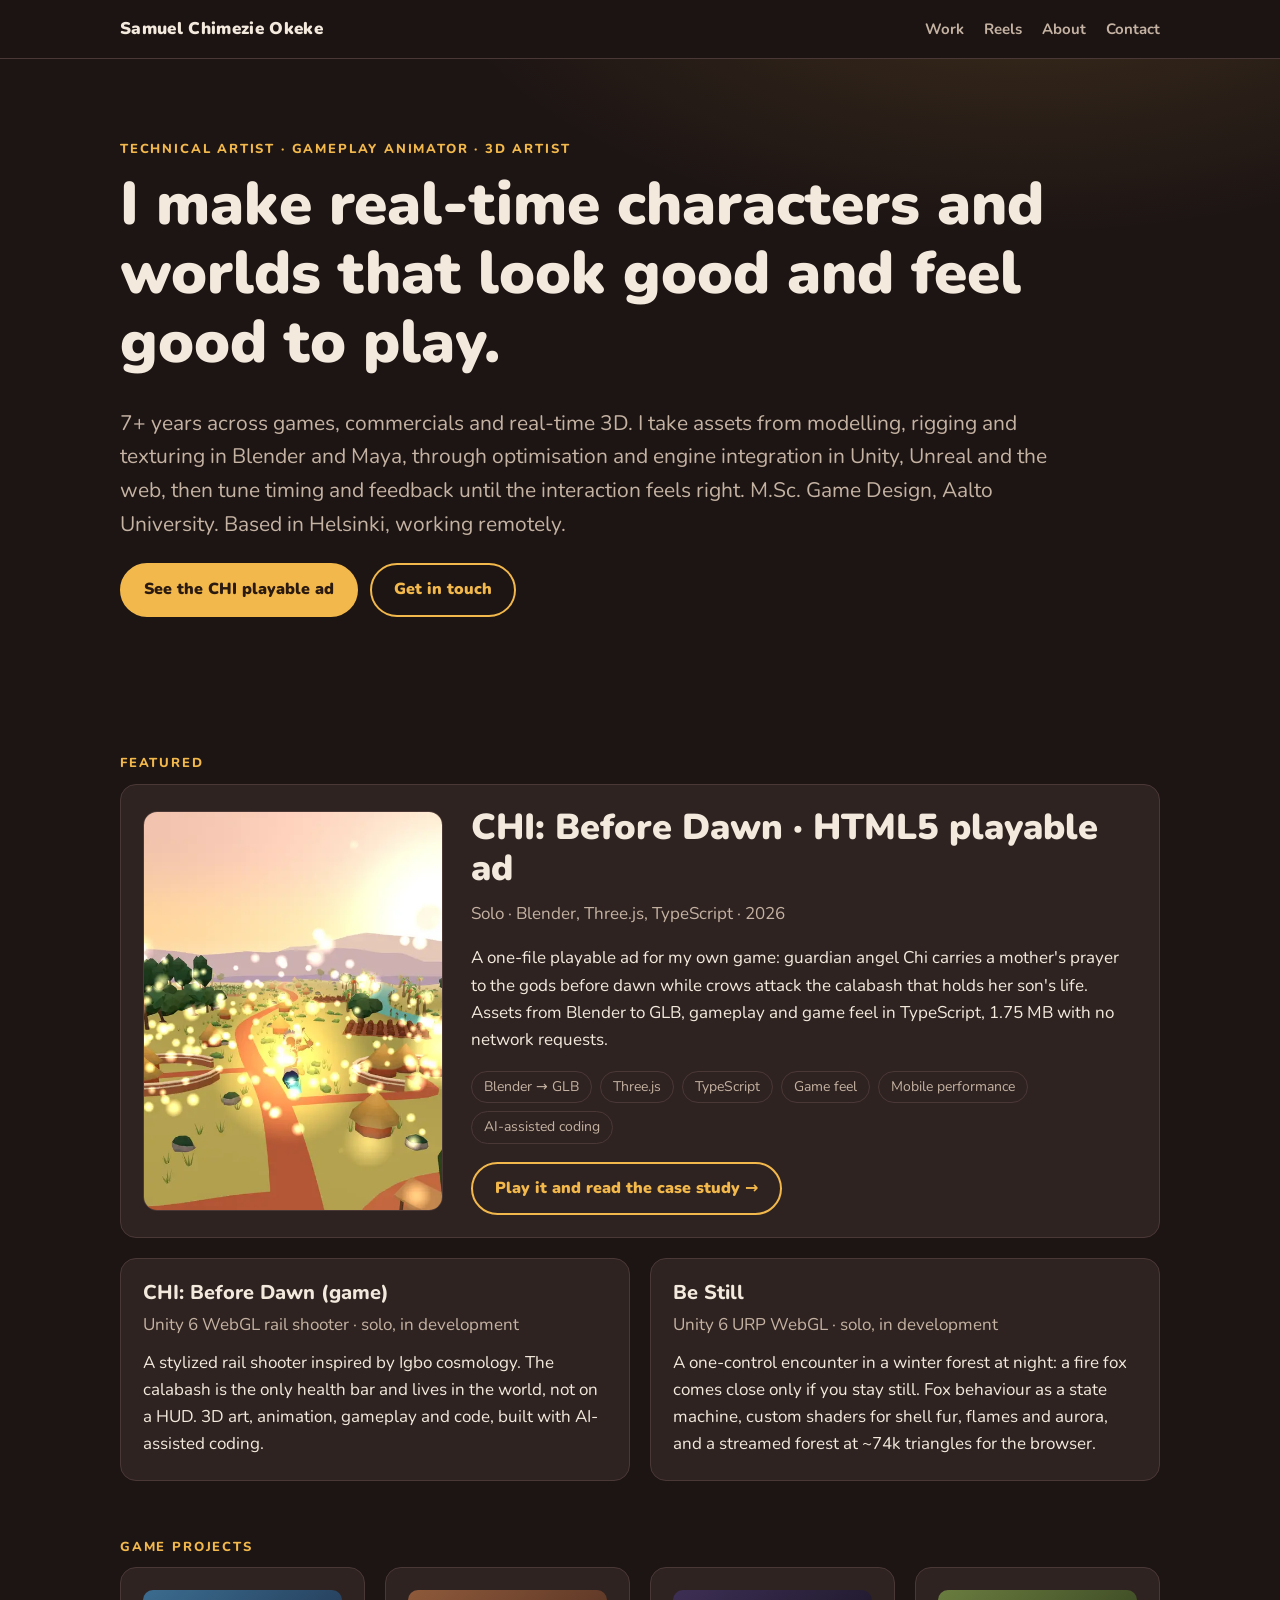
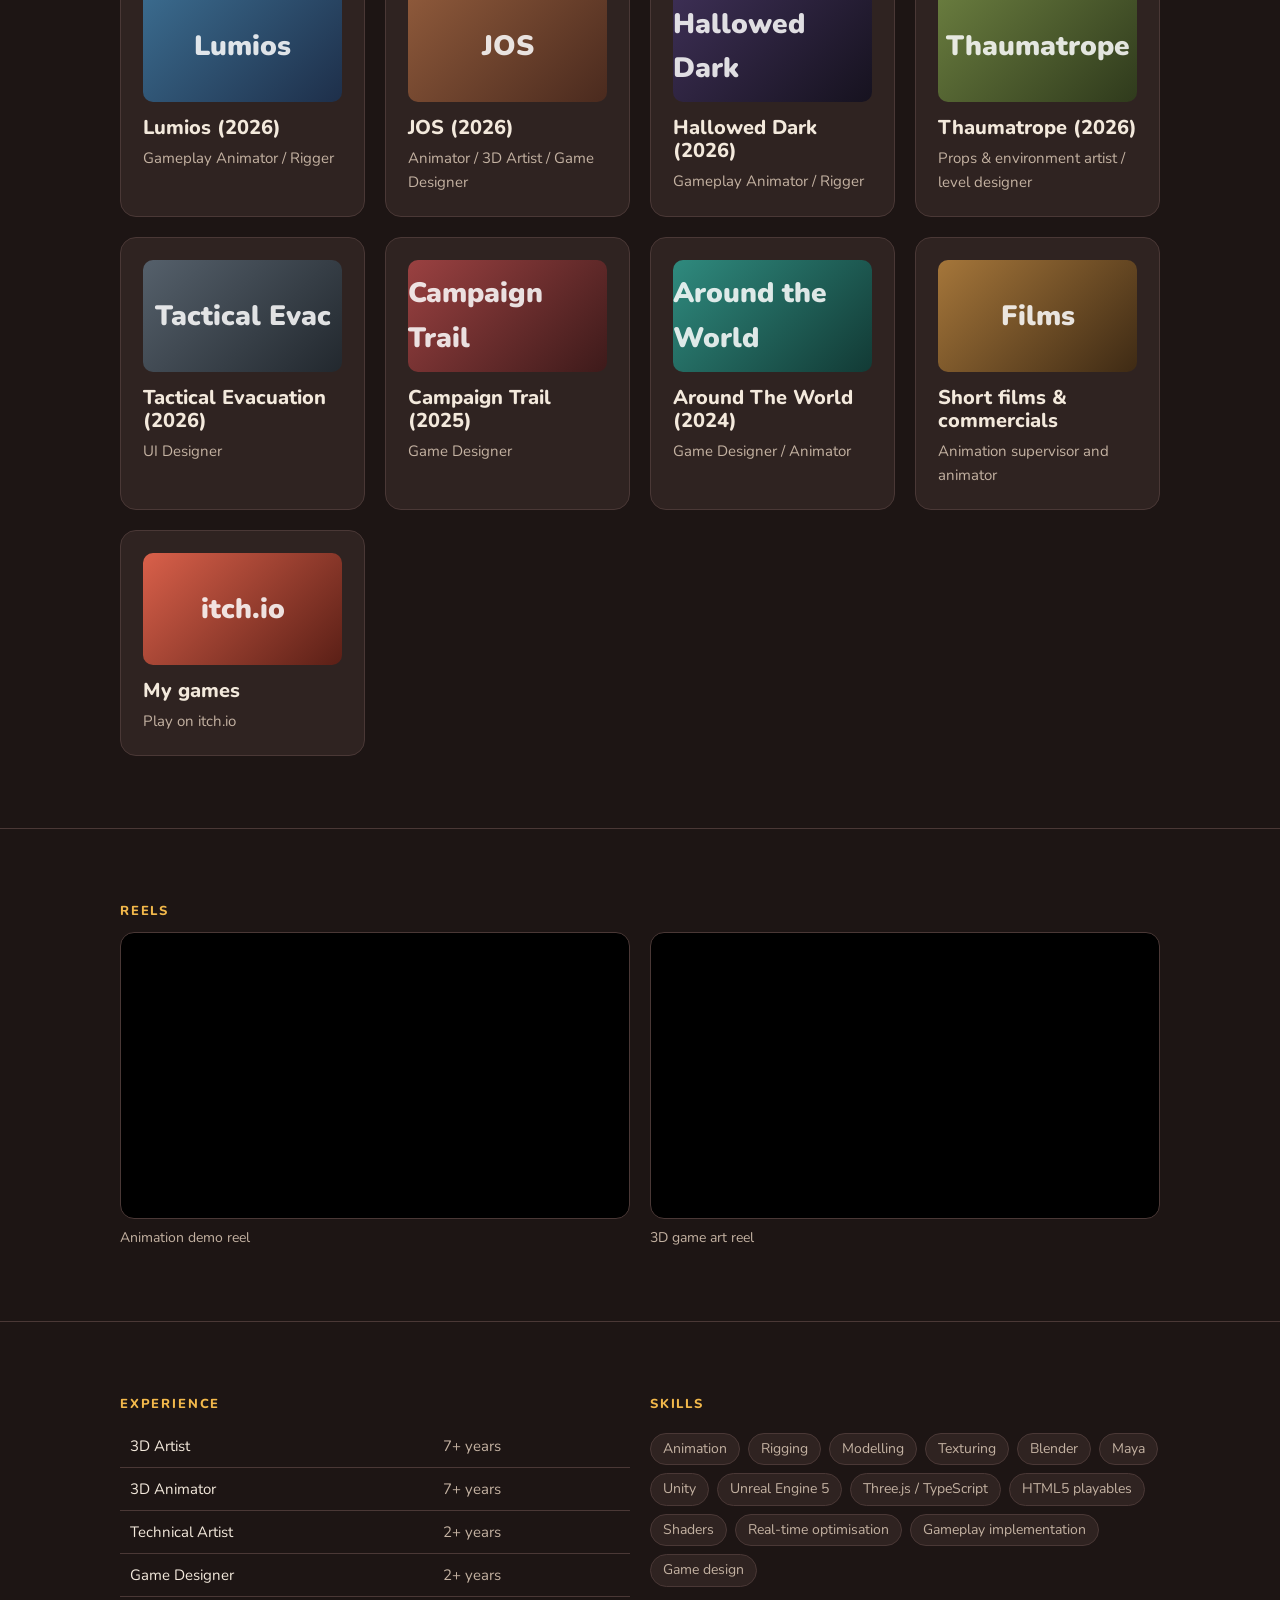
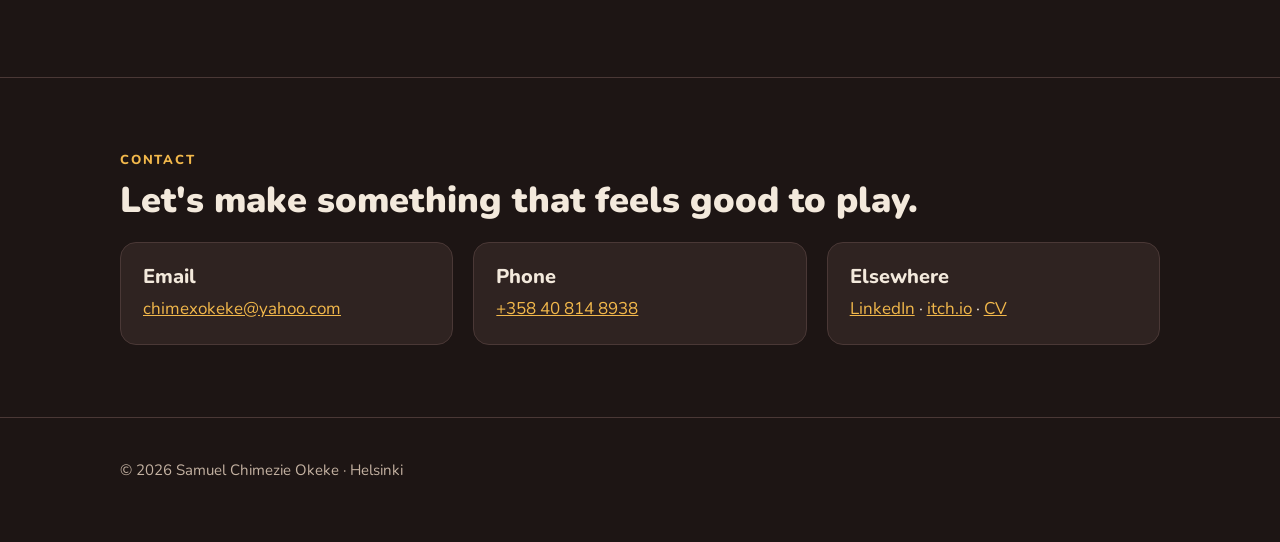
==== index.html @ e73df174 "Portfolio site with CHI: Before Dawn playable ad case study Co-Authored-By: Claude Opus 5.5 <noreply" ====
<!doctype html>
<html lang="en">
<head>
<meta charset="utf-8">
<meta name="viewport" content="width=device-width, initial-scale=1">
<title>Samuel Chimezie Okeke · Technical Artist</title>
<meta name="description" content="Technical artist, gameplay animator and 3D artist. Real-time 3D, game feel and HTML5 playables.">
<link rel="preconnect" href="https://fonts.googleapis.com">
<link rel="preconnect" href="https://fonts.gstatic.com" crossorigin>
<link href="https://fonts.googleapis.com/css2?family=Nunito:wght@400;700;800;900&display=swap" rel="stylesheet">
<link rel="stylesheet" href="style.css">
<style>
  .hero { padding: 80px 0 64px; background: radial-gradient(1000px 500px at 80% -20%, rgba(242,184,75,.16), transparent 60%); }
  .feature { display: grid; grid-template-columns: 300px 1fr; gap: 28px; align-items: center; text-decoration: none; color: inherit; }
  .feature:hover h3 { color: var(--gold); }
  .feature img { border-radius: 14px; border: 1px solid var(--line); aspect-ratio: 3/4; object-fit: cover; object-position: center 30%; }
  @media (max-width: 720px) { .feature { grid-template-columns: 1fr; } .feature img { aspect-ratio: 16/10; } }
  .proj { display: block; text-decoration: none; color: inherit; transition: border-color .15s; }
  .proj:hover { border-color: var(--gold); }
  .proj .tile { aspect-ratio: 16/9; border-radius: 10px; margin-bottom: 14px; display: grid; place-items: center; font-weight: 900; font-size: 28px; color: rgba(255,255,255,.85); background-size: cover; background-position: center; }
  .proj .role { color: var(--muted); font-size: 15px; margin: 0; }
  .video { position: relative; aspect-ratio: 16/9; border-radius: 14px; overflow: hidden; border: 1px solid var(--line); background: #000; }
  .video iframe { position: absolute; inset: 0; width: 100%; height: 100%; border: 0; }
</style>
</head>
<body>

<nav class="nav"><div class="wrap">
  <a class="brand" href="./">Samuel Chimezie Okeke</a>
  <ul>
    <li><a href="#work">Work</a></li>
    <li class="hide-sm"><a href="#reels">Reels</a></li>
    <li class="hide-sm"><a href="#about">About</a></li>
    <li><a href="#contact">Contact</a></li>
  </ul>
</div></nav>

<header class="hero">
  <div class="wrap">
    <div class="eyebrow">Technical Artist · Gameplay Animator · 3D Artist</div>
    <h1>I make real-time characters and worlds that look good and feel good to play.</h1>
    <p class="lead">7+ years across games, commercials and real-time 3D. I take assets from modelling, rigging and texturing in Blender and Maya, through optimisation and engine integration in Unity, Unreal and the web, then tune timing and feedback until the interaction feels right. M.Sc. Game Design, Aalto University. Based in Helsinki, working remotely.</p>
    <div class="row" style="margin-top:22px">
      <a class="btn solid" href="chi-before-dawn/">See the CHI playable ad</a>
      <a class="btn" href="#contact">Get in touch</a>
    </div>
  </div>
</header>

<main>
<section id="work">
  <div class="wrap">
    <div class="eyebrow">Featured</div>
    <a class="feature card" href="chi-before-dawn/">
      <img src="img/chi/08_dawn.webp" alt="CHI: Before Dawn playable ad at sunrise" width="540" height="1169">
      <div>
        <h2 style="margin-bottom:.3em">CHI: Before Dawn · HTML5 playable ad</h2>
        <p class="muted">Solo · Blender, Three.js, TypeScript · 2026</p>
        <p>A one-file playable ad for my own game: guardian angel Chi carries a mother's prayer to the gods before dawn while crows attack the calabash that holds her son's life. Assets from Blender to GLB, gameplay and game feel in TypeScript, 1.75 MB with no network requests.</p>
        <ul class="chips"><li>Blender → GLB</li><li>Three.js</li><li>TypeScript</li><li>Game feel</li><li>Mobile performance</li><li>AI-assisted coding</li></ul>
        <span class="btn">Play it and read the case study →</span>
      </div>
    </a>

    <div class="grid g2" style="margin-top:20px">
      <div class="card">
        <h3>CHI: Before Dawn (game)</h3>
        <p class="muted" style="margin:0 0 .6em">Unity 6 WebGL rail shooter · solo, in development</p>
        <p>A stylized rail shooter inspired by Igbo cosmology. The calabash is the only health bar and lives in the world, not on a HUD. 3D art, animation, gameplay and code, built with AI-assisted coding.</p>
      </div>
      <div class="card">
        <h3>Be Still</h3>
        <p class="muted" style="margin:0 0 .6em">Unity 6 URP WebGL · solo, in development</p>
        <p>A one-control encounter in a winter forest at night: a fire fox comes close only if you stay still. Fox behaviour as a state machine, custom shaders for shell fur, flames and aurora, and a streamed forest at ~74k triangles for the browser.</p>
      </div>
    </div>

    <div class="eyebrow" style="margin-top:56px">Game projects</div>
    <div class="grid g3">
      <a class="proj card" href="https://sites.google.com/view/okekechimezie/home/lumios"><div class="tile" style="background:linear-gradient(135deg,#3b6c8f,#1e2f4a)">Lumios</div><h3>Lumios (2026)</h3><p class="role">Gameplay Animator / Rigger</p></a>
      <a class="proj card" href="https://sites.google.com/view/okekechimezie/home/jos"><div class="tile" style="background:linear-gradient(135deg,#8f5a3b,#4a2a1e)">JOS</div><h3>JOS (2026)</h3><p class="role">Animator / 3D Artist / Game Designer</p></a>
      <a class="proj card" href="https://joajii.itch.io/our-hallowed-dark"><div class="tile" style="background:linear-gradient(135deg,#3d2f55,#16121f)">Hallowed Dark</div><h3>Hallowed Dark (2026)</h3><p class="role">Gameplay Animator / Rigger</p></a>
      <a class="proj card" href="https://michlau.itch.io/thaumatrope"><div class="tile" style="background:linear-gradient(135deg,#6a7d3f,#2f3a1c)">Thaumatrope</div><h3>Thaumatrope (2026)</h3><p class="role">Props &amp; environment artist / level designer</p></a>
      <a class="proj card" href="https://sites.google.com/view/okekechimezie/home/tactical-evacuation-zone"><div class="tile" style="background:linear-gradient(135deg,#55606b,#22282e)">Tactical Evac</div><h3>Tactical Evacuation (2026)</h3><p class="role">UI Designer</p></a>
      <a class="proj card" href="https://tkamruzzaman.itch.io/the-campaign-trail"><div class="tile" style="background:linear-gradient(135deg,#9a4141,#3d1a1a)">Campaign Trail</div><h3>Campaign Trail (2025)</h3><p class="role">Game Designer</p></a>
      <a class="proj card" href="https://nuclearcactus.itch.io/around-the-world"><div class="tile" style="background:linear-gradient(135deg,#2f8a7e,#123a35)">Around the World</div><h3>Around The World (2024)</h3><p class="role">Game Designer / Animator</p></a>
      <a class="proj card" href="https://sites.google.com/view/okekechimezie/home/short-films-and-commercials"><div class="tile" style="background:linear-gradient(135deg,#a5763a,#3e2a14)">Films</div><h3>Short films &amp; commercials</h3><p class="role">Animation supervisor and animator</p></a>
      <a class="proj card" href="https://chimex.itch.io"><div class="tile" style="background:linear-gradient(135deg,#d9604a,#5a1f16)">itch.io</div><h3>My games</h3><p class="role">Play on itch.io</p></a>
    </div>
  </div>
</section>

<section id="reels">
  <div class="wrap">
    <div class="eyebrow">Reels</div>
    <div class="grid g2">
      <figure><div class="video"><iframe src="https://player.vimeo.com/video/1162666264" title="Animation demo reel" loading="lazy" allow="fullscreen; picture-in-picture"></iframe></div><figcaption>Animation demo reel</figcaption></figure>
      <figure><div class="video"><iframe src="https://player.vimeo.com/video/1162672697" title="3D game art reel" loading="lazy" allow="fullscreen; picture-in-picture"></iframe></div><figcaption>3D game art reel</figcaption></figure>
    </div>
  </div>
</section>

<section id="about">
  <div class="wrap grid g2">
    <div>
      <div class="eyebrow">Experience</div>
      <table class="tbl">
        <tr><td>3D Artist</td><td>7+ years</td></tr>
        <tr><td>3D Animator</td><td>7+ years</td></tr>
        <tr><td>Technical Artist</td><td>2+ years</td></tr>
        <tr><td>Game Designer</td><td>2+ years</td></tr>
      </table>
    </div>
    <div>
      <div class="eyebrow">Skills</div>
      <ul class="chips">
        <li>Animation</li><li>Rigging</li><li>Modelling</li><li>Texturing</li><li>Blender</li><li>Maya</li><li>Unity</li><li>Unreal Engine 5</li><li>Three.js / TypeScript</li><li>HTML5 playables</li><li>Shaders</li><li>Real-time optimisation</li><li>Gameplay implementation</li><li>Game design</li>
      </ul>
    </div>
  </div>
</section>

<section id="contact">
  <div class="wrap">
    <div class="eyebrow">Contact</div>
    <h2>Let's make something that feels good to play.</h2>
    <div class="grid g3" style="margin-top:20px">
      <div class="card"><h3>Email</h3><a href="mailto:chimexokeke@yahoo.com">chimexokeke@yahoo.com</a></div>
      <div class="card"><h3>Phone</h3><a href="tel:+358408148938">+358 40 814 8938</a></div>
      <div class="card"><h3>Elsewhere</h3><a href="https://www.linkedin.com/in/okeke-chimezie-chimex-548674a7/">LinkedIn</a> · <a href="https://chimex.itch.io">itch.io</a> · <a href="https://drive.google.com/file/d/1tAq3x4Yciy3QJZXcCHO-OlThAqRpUGyt/view?usp=sharing">CV</a></div>
    </div>
  </div>
</section>
</main>

<footer class="footer"><div class="wrap">© 2026 Samuel Chimezie Okeke · Helsinki</div></footer>
</body>
</html>
---- style.css ----
:root {
  --bg: #1d1514;
  --bg2: #281d1b;
  --card: #2f2321;
  --line: #4a3836;
  --text: #f3e9dc;
  --muted: #c4b2a2;
  --gold: #f2b84b;
  --coral: #ef7a5a;
  --teal: #5cc8c0;
  --max: 1080px;
}
* { box-sizing: border-box; }
html { scroll-behavior: smooth; }
body {
  margin: 0; background: var(--bg); color: var(--text);
  font: 17px/1.6 "Nunito", system-ui, sans-serif;
}
img { max-width: 100%; height: auto; display: block; }
a { color: var(--gold); }
a:hover { color: #ffd27a; }
.wrap { max-width: var(--max); margin: 0 auto; padding: 0 20px; }

/* nav */
.nav { position: sticky; top: 0; z-index: 10; background: rgba(29,21,20,.92); backdrop-filter: blur(8px); border-bottom: 1px solid var(--line); }
.nav .wrap { display: flex; align-items: center; justify-content: space-between; height: 58px; gap: 16px; }
.nav .brand { font-weight: 900; color: var(--text); text-decoration: none; letter-spacing: .02em; white-space: nowrap; }
.nav ul { display: flex; gap: 20px; list-style: none; margin: 0; padding: 0; }
.nav ul a { color: var(--muted); text-decoration: none; font-weight: 700; font-size: 15px; }
.nav ul a:hover { color: var(--gold); }
@media (max-width: 640px) { .nav ul { gap: 12px; } .nav ul li.hide-sm { display: none; } .nav .brand { font-size: 15px; } }

/* type */
h1, h2, h3 { line-height: 1.15; margin: 0 0 .5em; }
h1 { font-size: clamp(34px, 6vw, 60px); font-weight: 900; }
h2 { font-size: clamp(26px, 3.6vw, 36px); font-weight: 900; }
h3 { font-size: 20px; font-weight: 800; }
.eyebrow { color: var(--gold); font-weight: 800; letter-spacing: .14em; text-transform: uppercase; font-size: 13px; margin-bottom: 10px; }
.lead { font-size: clamp(18px, 2.2vw, 21px); color: var(--muted); max-width: 46em; }
p { margin: 0 0 1em; }
.muted { color: var(--muted); }
section { padding: 72px 0; border-top: 1px solid var(--line); }
section:first-of-type { border-top: 0; }

/* buttons + chips */
.btn { display: inline-flex; align-items: center; gap: 8px; padding: 12px 22px; border-radius: 999px; font-weight: 900; text-decoration: none; border: 2px solid var(--gold); color: var(--gold); background: transparent; cursor: pointer; font-family: inherit; font-size: 16px; }
.btn.solid { background: var(--gold); color: #2a1a10; }
.btn:hover { filter: brightness(1.1); }
.row { display: flex; flex-wrap: wrap; gap: 12px; align-items: center; }
.chips { display: flex; flex-wrap: wrap; gap: 8px; margin: 18px 0; padding: 0; list-style: none; }
.chips li { border: 1px solid var(--line); background: var(--card); border-radius: 999px; padding: 4px 12px; font-size: 14px; color: var(--muted); }

/* grids + cards */
.grid { display: grid; gap: 20px; }
.g2 { grid-template-columns: repeat(auto-fit, minmax(300px, 1fr)); }
.g3 { grid-template-columns: repeat(auto-fit, minmax(240px, 1fr)); }
.card { background: var(--card); border: 1px solid var(--line); border-radius: 16px; padding: 22px; }
.card h3 { margin-bottom: .35em; }
.card p:last-child { margin-bottom: 0; }

/* stats */
.stats { display: grid; grid-template-columns: repeat(auto-fit, minmax(150px, 1fr)); gap: 12px; margin: 28px 0 0; }
.stat { background: var(--card); border: 1px solid var(--line); border-radius: 14px; padding: 14px 16px; }
.stat b { display: block; font-size: 26px; font-weight: 900; color: var(--gold); line-height: 1.1; }
.stat span { font-size: 14px; color: var(--muted); }

/* tables */
.tbl { width: 100%; border-collapse: collapse; font-size: 15px; }
.tbl th, .tbl td { text-align: left; padding: 9px 10px; border-bottom: 1px solid var(--line); vertical-align: top; }
.tbl th { color: var(--gold); font-weight: 800; }
.tbl td:last-child { color: var(--muted); }
.scroll-x { overflow-x: auto; }

/* figures */
figure { margin: 0; }
figcaption { font-size: 14px; color: var(--muted); margin-top: 8px; }
.shot { border-radius: 14px; border: 1px solid var(--line); }
.strip { display: grid; grid-auto-flow: column; grid-auto-columns: minmax(170px, 1fr); gap: 14px; overflow-x: auto; padding-bottom: 8px; scroll-snap-type: x mandatory; }
.strip figure { scroll-snap-align: start; }
.strip .num { color: var(--gold); font-weight: 900; }

ul.ticks { padding-left: 1.1em; margin: 0 0 1em; }
ul.ticks li { margin-bottom: .4em; }
ul.ticks li::marker { color: var(--gold); }
code { background: #3a2b28; padding: 1px 6px; border-radius: 6px; font-size: .9em; }

.footer { padding: 40px 0 60px; border-top: 1px solid var(--line); color: var(--muted); font-size: 15px; }
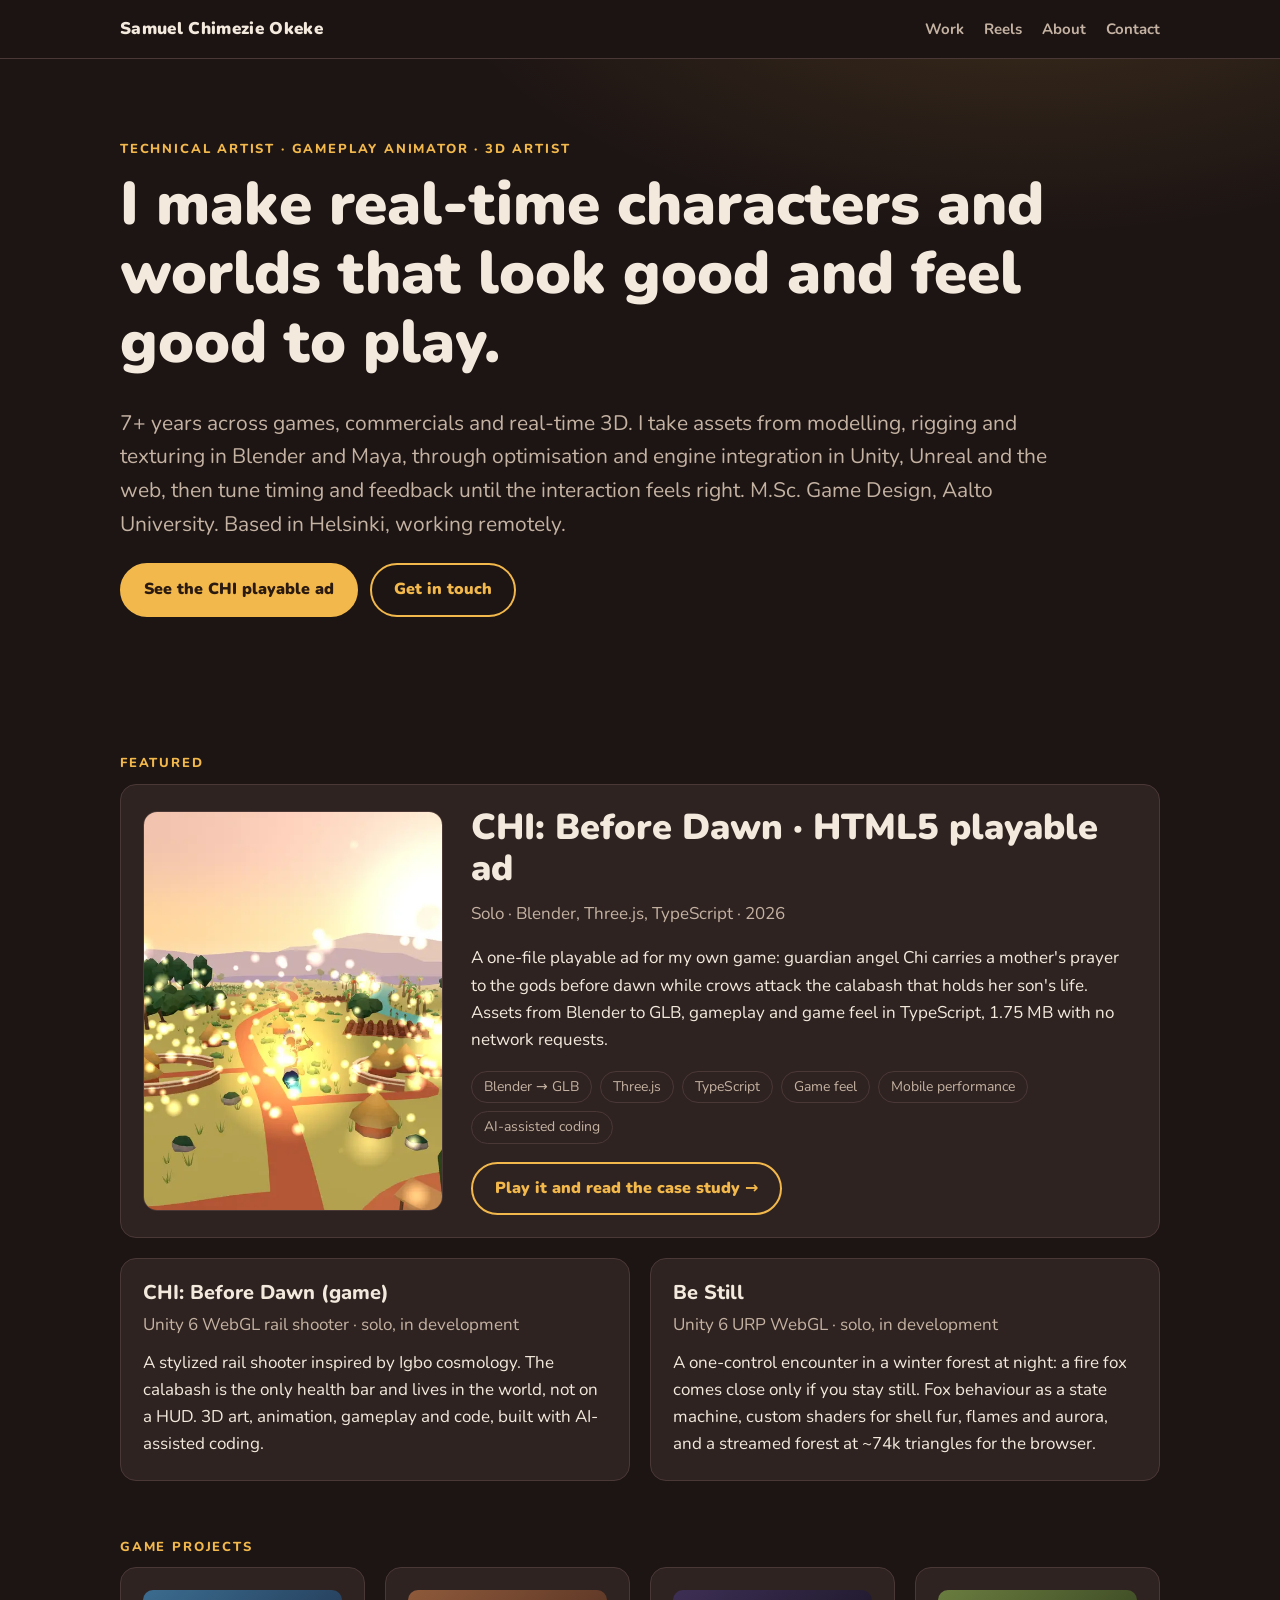
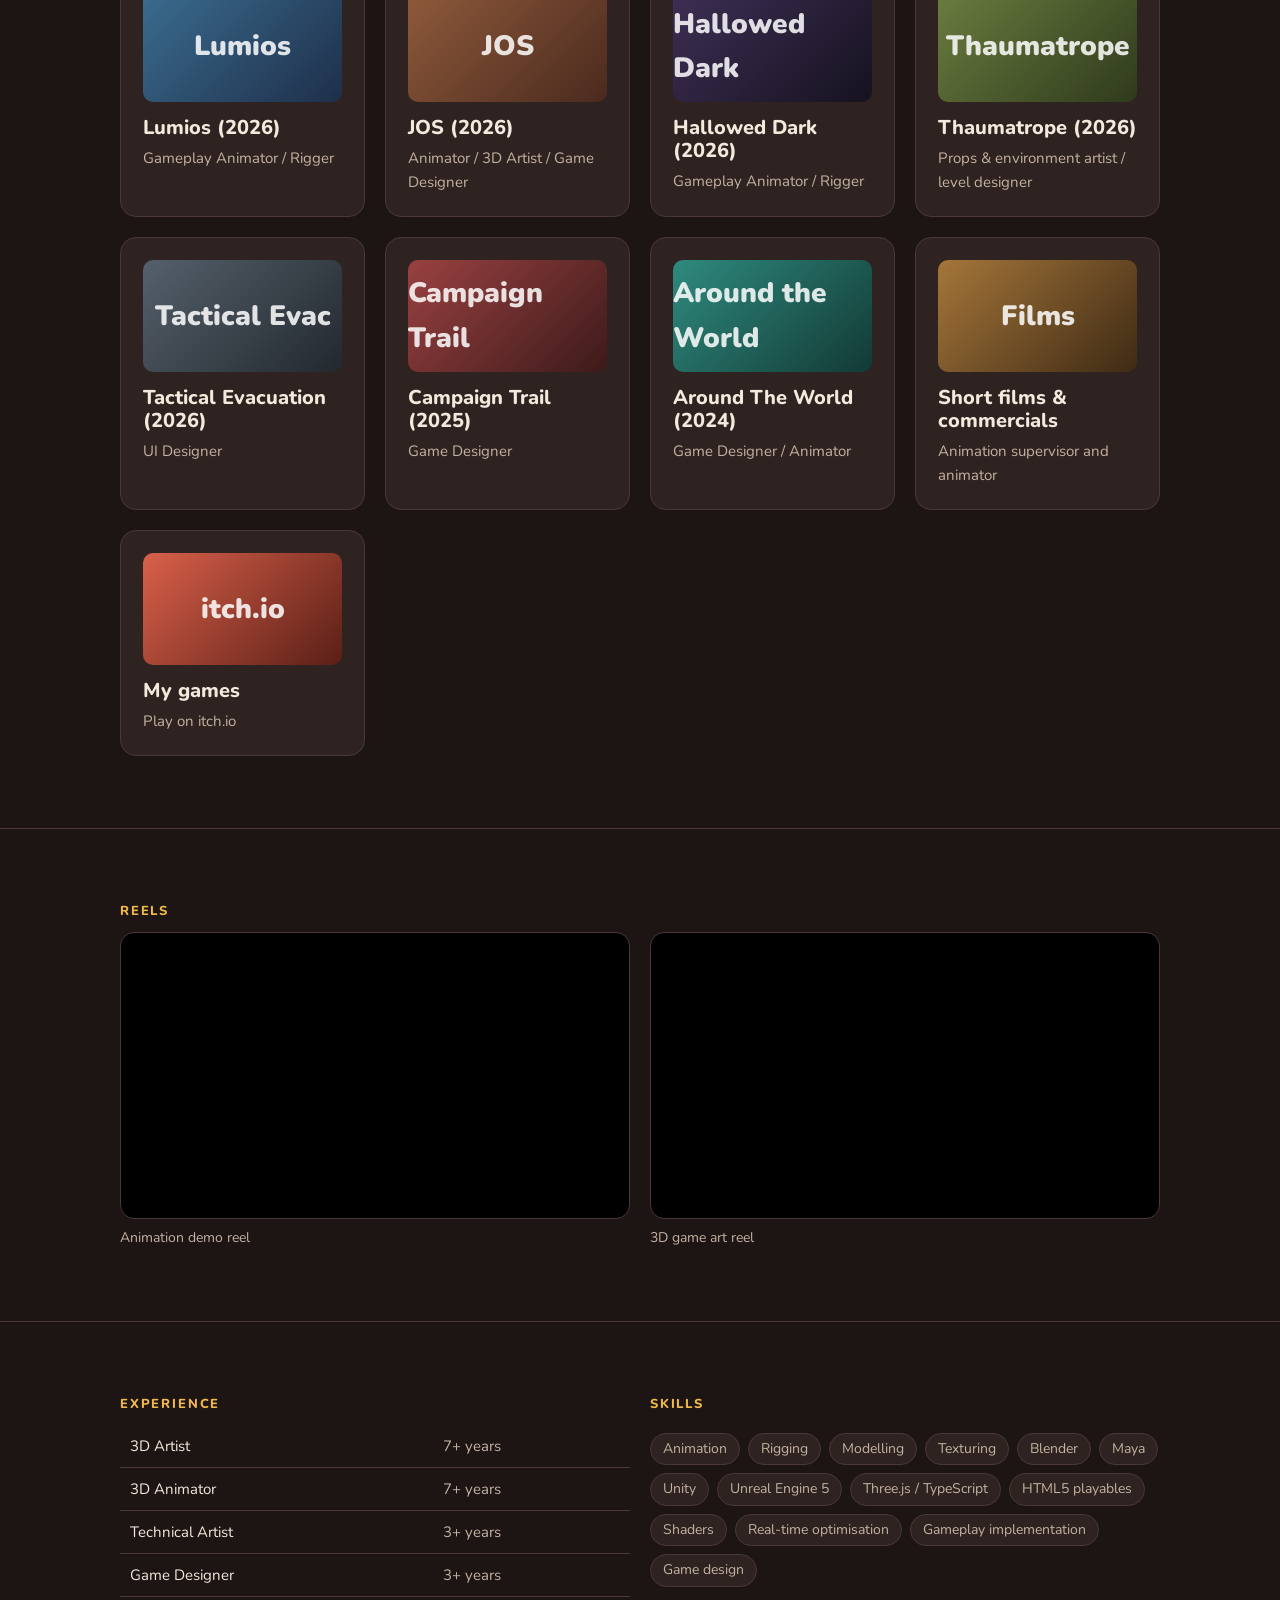
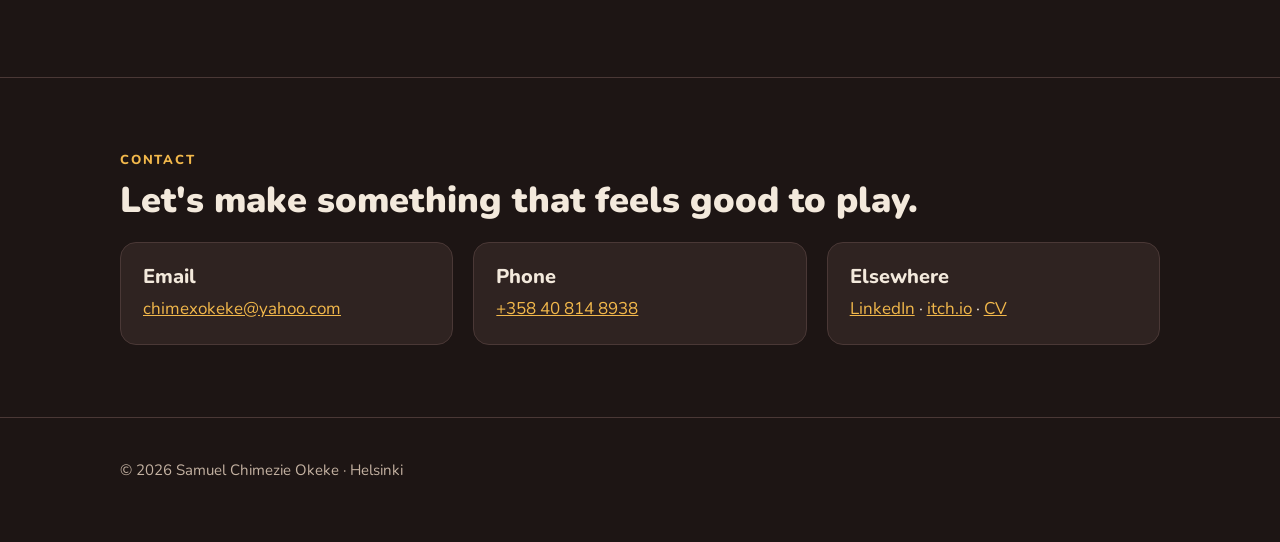
==== commit 83255914: "CHI case study: show model, rig and low-poly assets; trim sections; update experience Remove the bri" ====
--- a/index.html
+++ b/index.html
@@ -107,8 +107,8 @@
       <table class="tbl">
         <tr><td>3D Artist</td><td>7+ years</td></tr>
         <tr><td>3D Animator</td><td>7+ years</td></tr>
-        <tr><td>Technical Artist</td><td>2+ years</td></tr>
-        <tr><td>Game Designer</td><td>2+ years</td></tr>
+        <tr><td>Technical Artist</td><td>3+ years</td></tr>
+        <tr><td>Game Designer</td><td>3+ years</td></tr>
       </table>
     </div>
     <div>
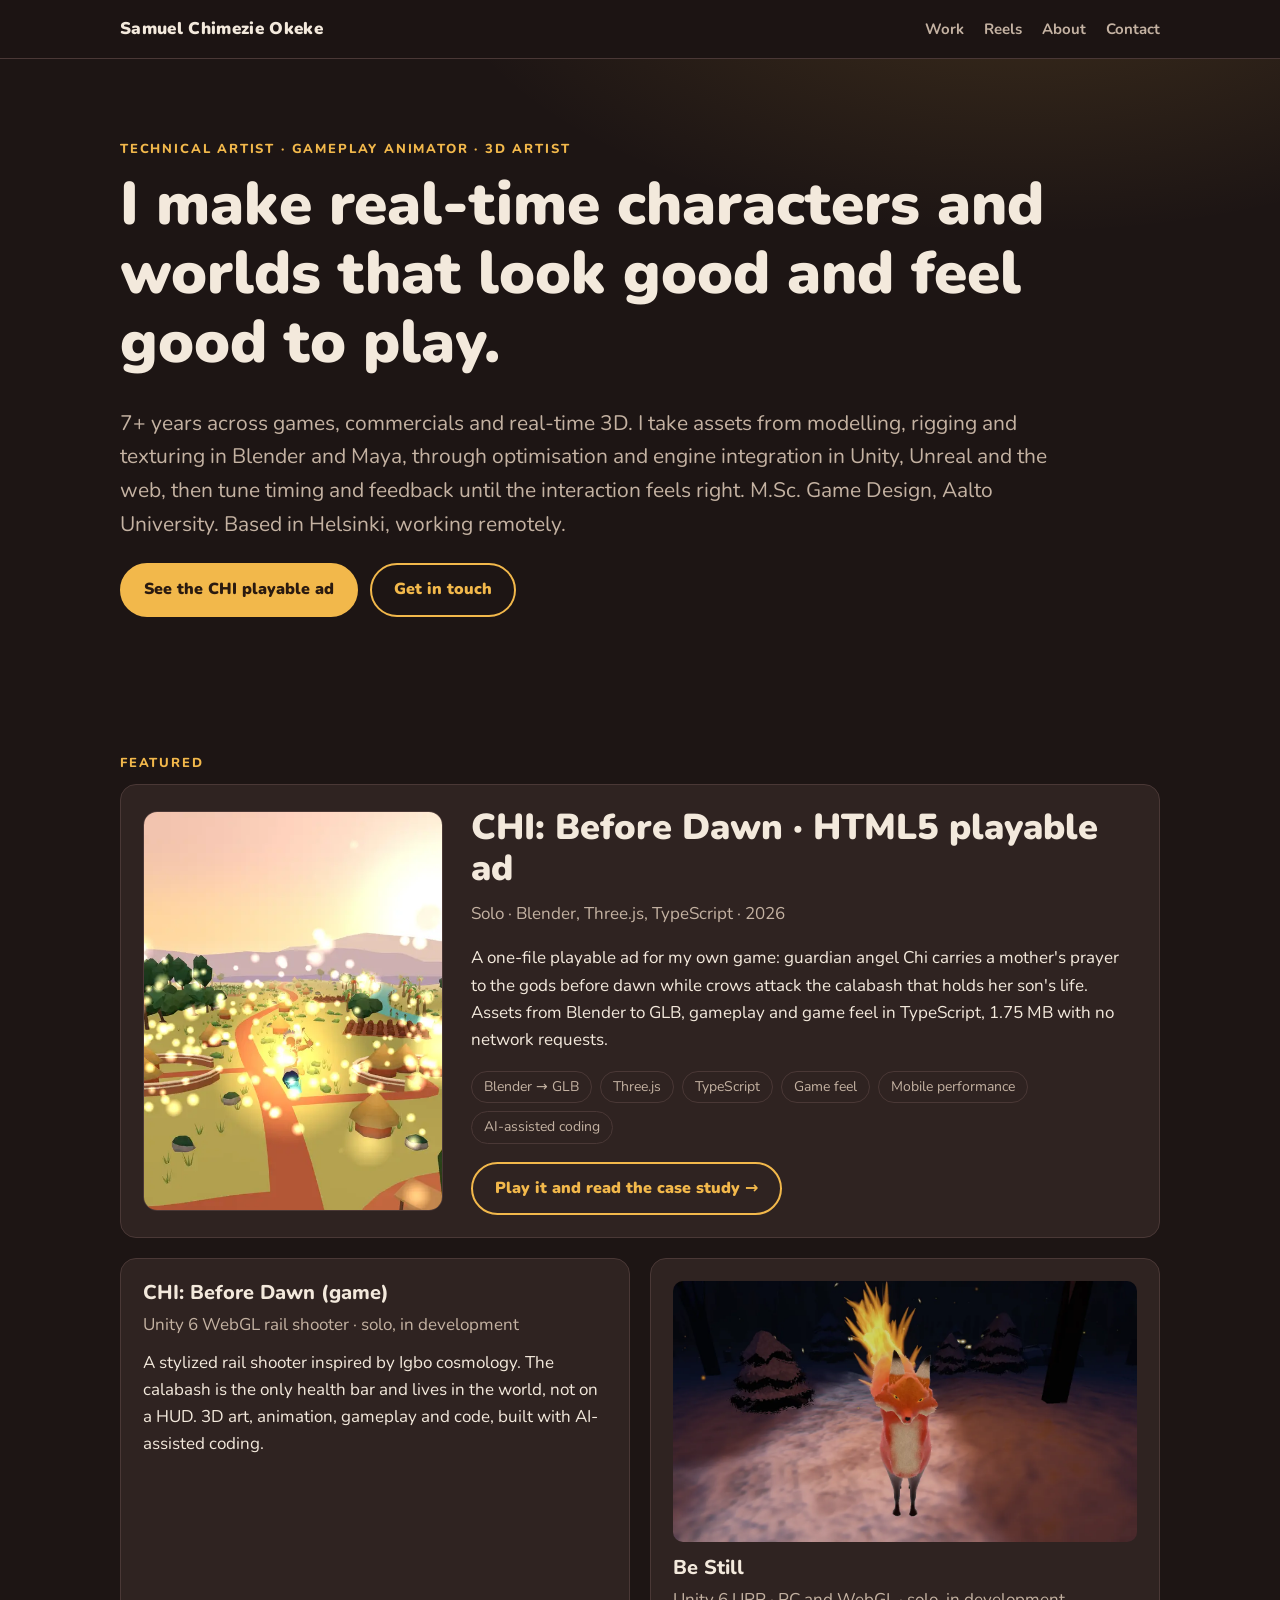
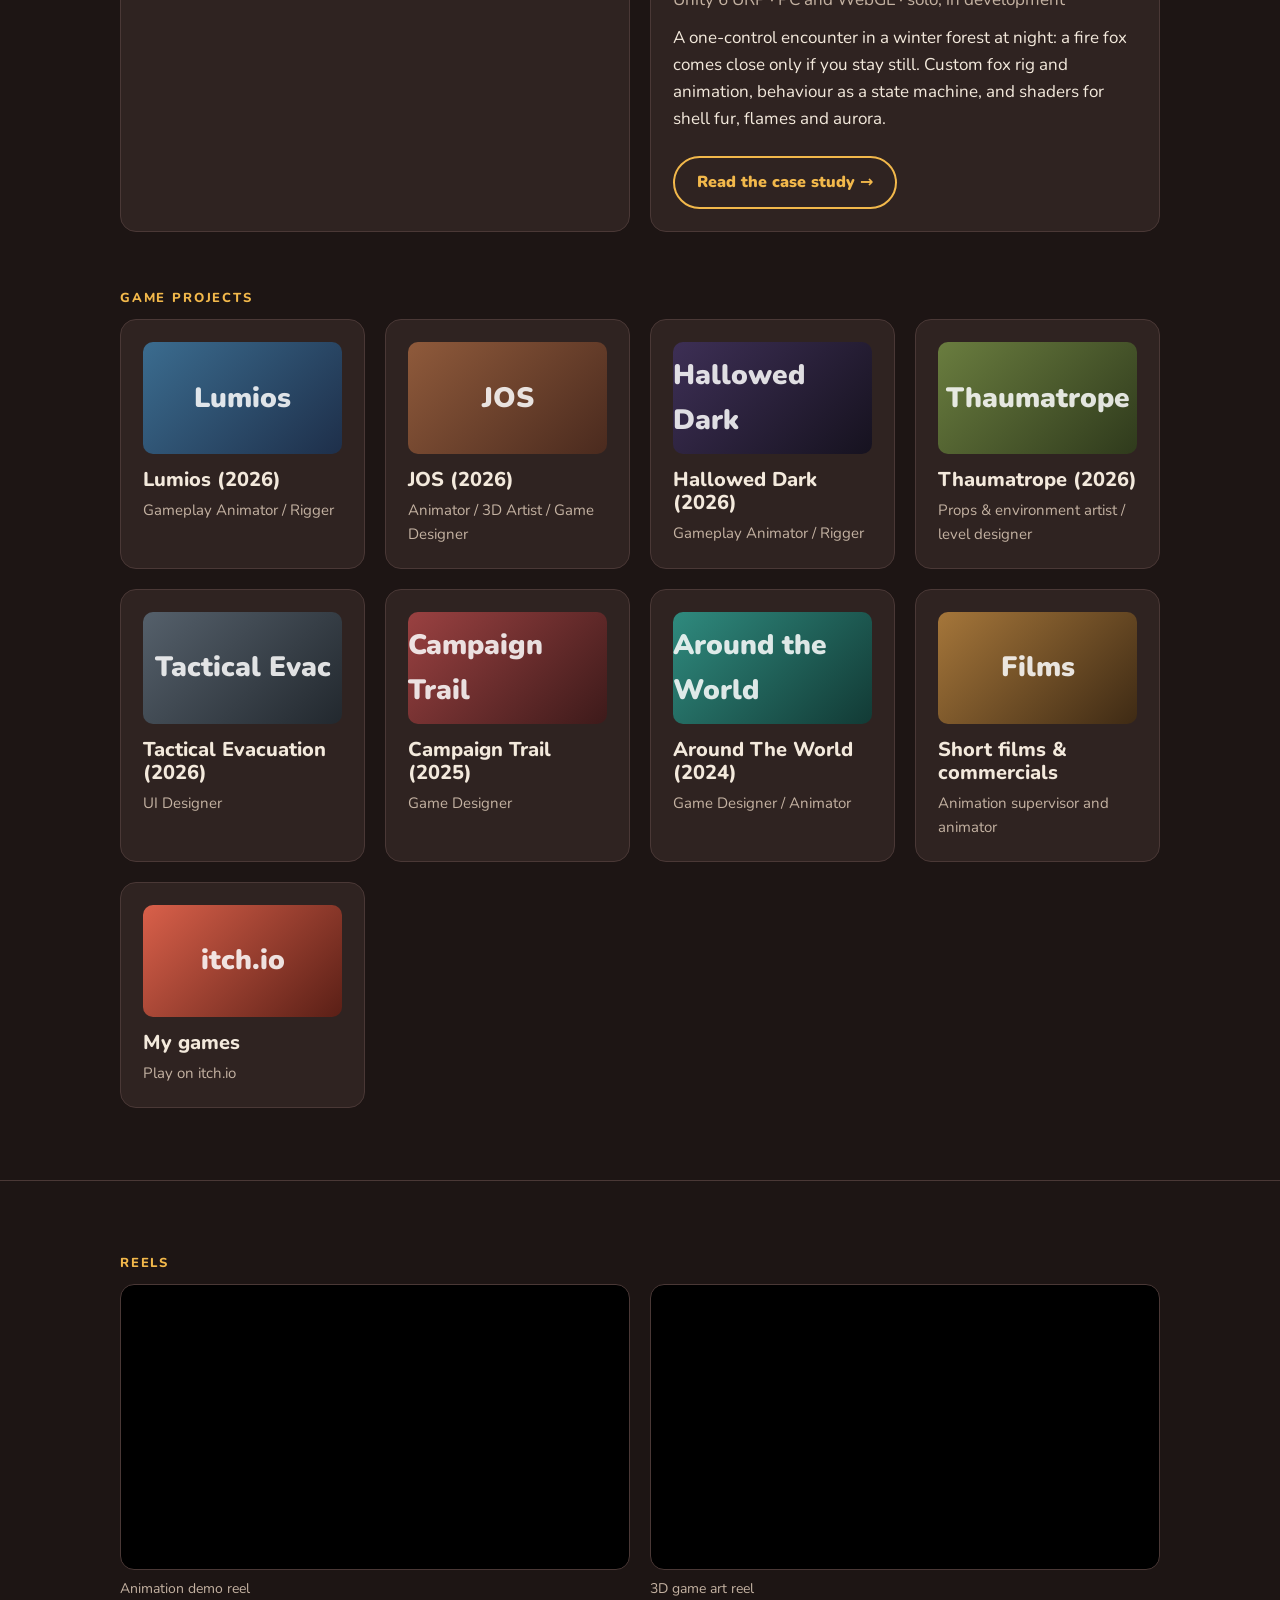
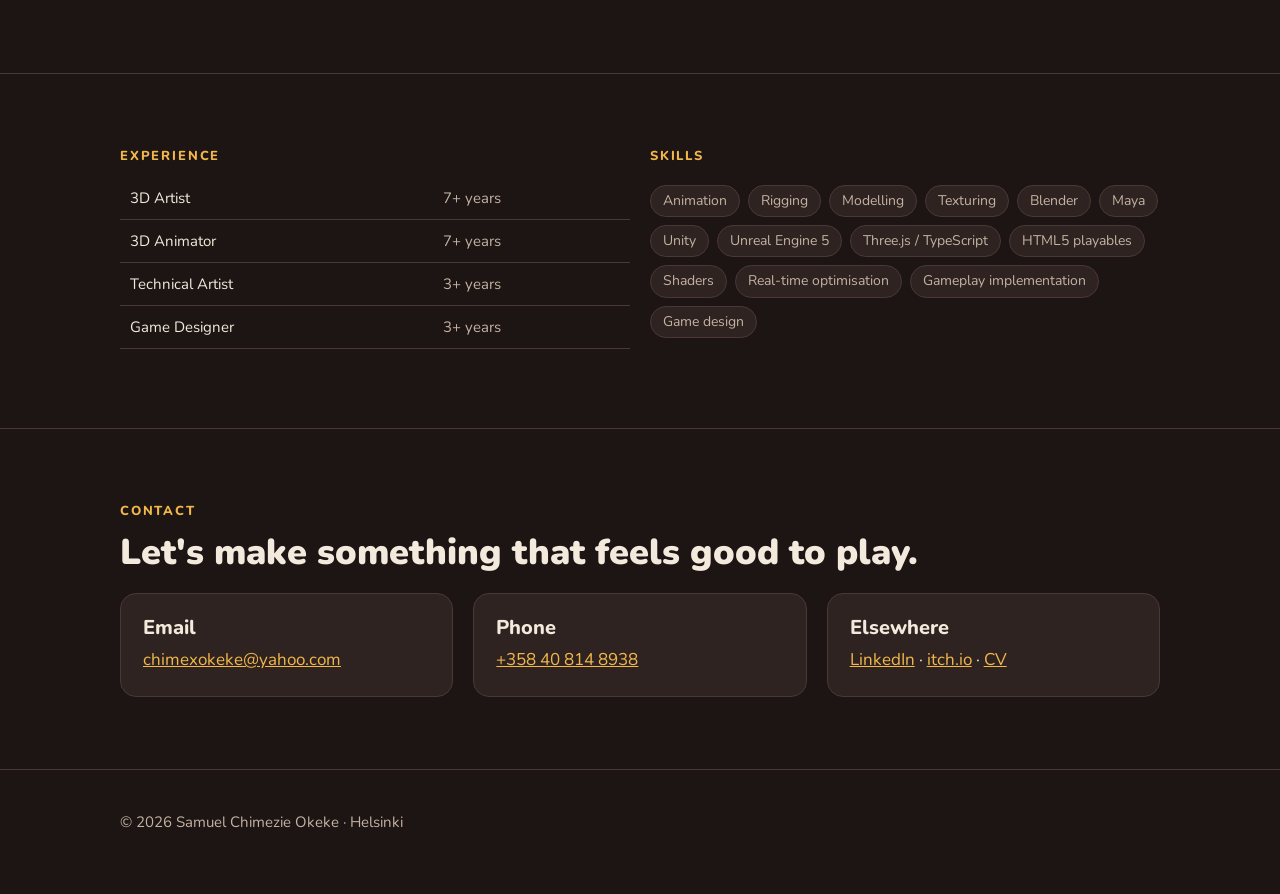
==== commit 5057ab0c: "Add Be Still case study page Fire fox encounter in Unity 6 URP: in-game stills, fox model, rig and a" ====
--- a/index.html
+++ b/index.html
@@ -68,11 +68,13 @@
         <p class="muted" style="margin:0 0 .6em">Unity 6 WebGL rail shooter · solo, in development</p>
         <p>A stylized rail shooter inspired by Igbo cosmology. The calabash is the only health bar and lives in the world, not on a HUD. 3D art, animation, gameplay and code, built with AI-assisted coding.</p>
       </div>
-      <div class="card">
+      <a class="card proj" href="be-still/">
+        <div class="tile" style="background-image:url(img/bestill/04_trust.webp)"></div>
         <h3>Be Still</h3>
-        <p class="muted" style="margin:0 0 .6em">Unity 6 URP WebGL · solo, in development</p>
-        <p>A one-control encounter in a winter forest at night: a fire fox comes close only if you stay still. Fox behaviour as a state machine, custom shaders for shell fur, flames and aurora, and a streamed forest at ~74k triangles for the browser.</p>
-      </div>
+        <p class="muted" style="margin:0 0 .6em">Unity 6 URP · PC and WebGL · solo, in development</p>
+        <p>A one-control encounter in a winter forest at night: a fire fox comes close only if you stay still. Custom fox rig and animation, behaviour as a state machine, and shaders for shell fur, flames and aurora.</p>
+        <span class="btn" style="margin-top:6px">Read the case study →</span>
+      </a>
     </div>
 
     <div class="eyebrow" style="margin-top:56px">Game projects</div>
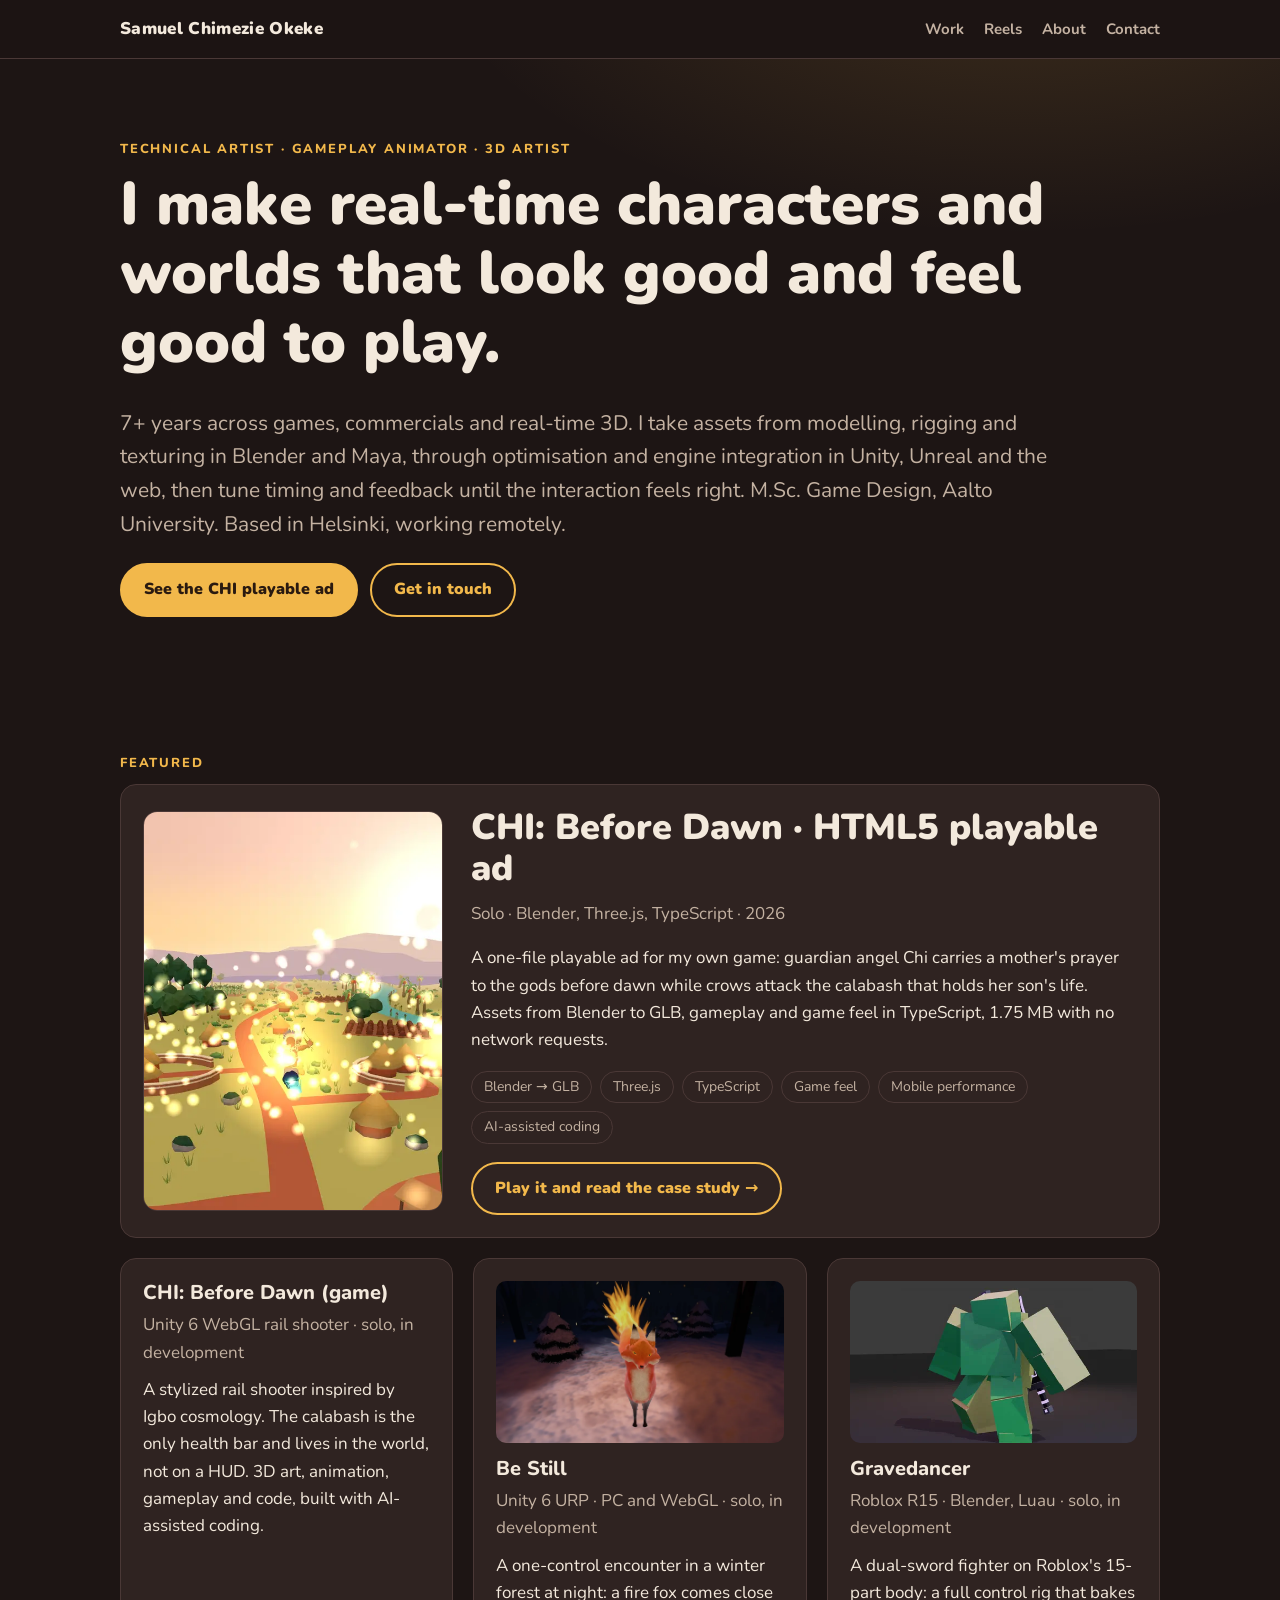
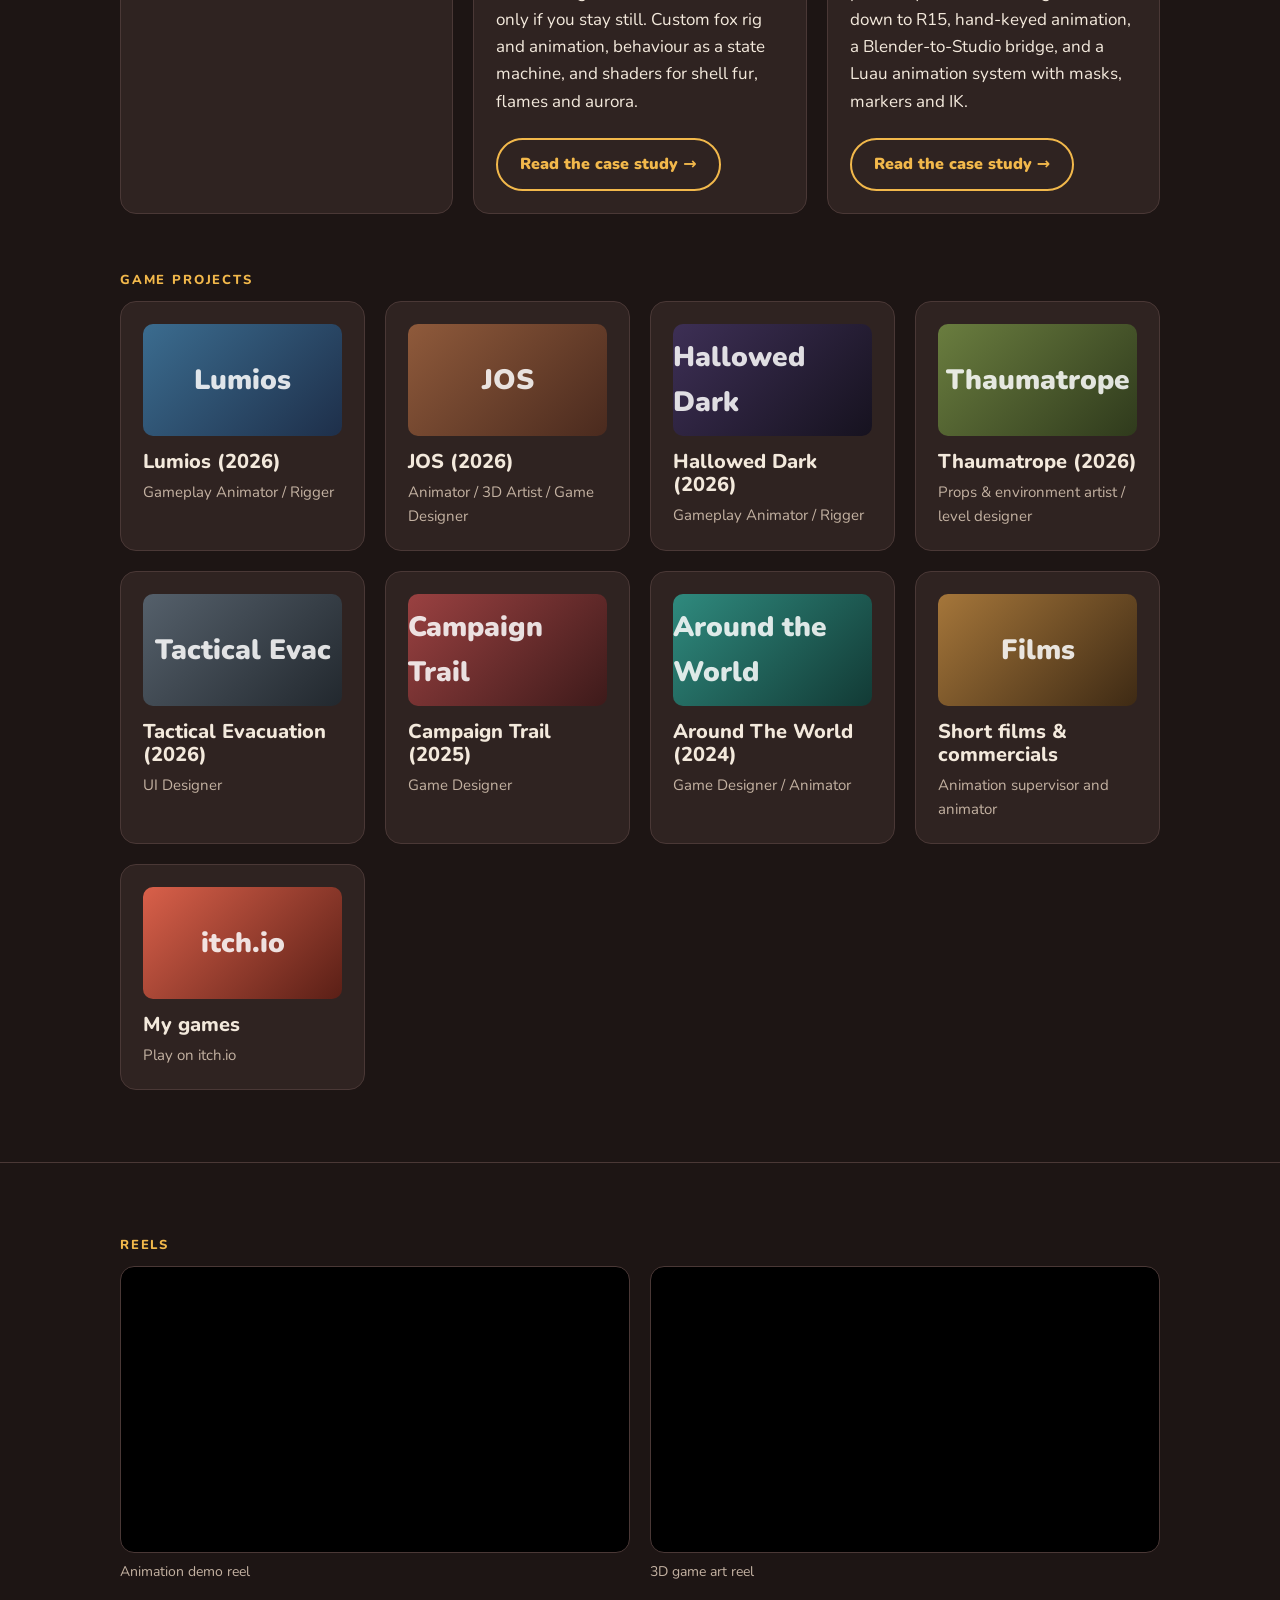
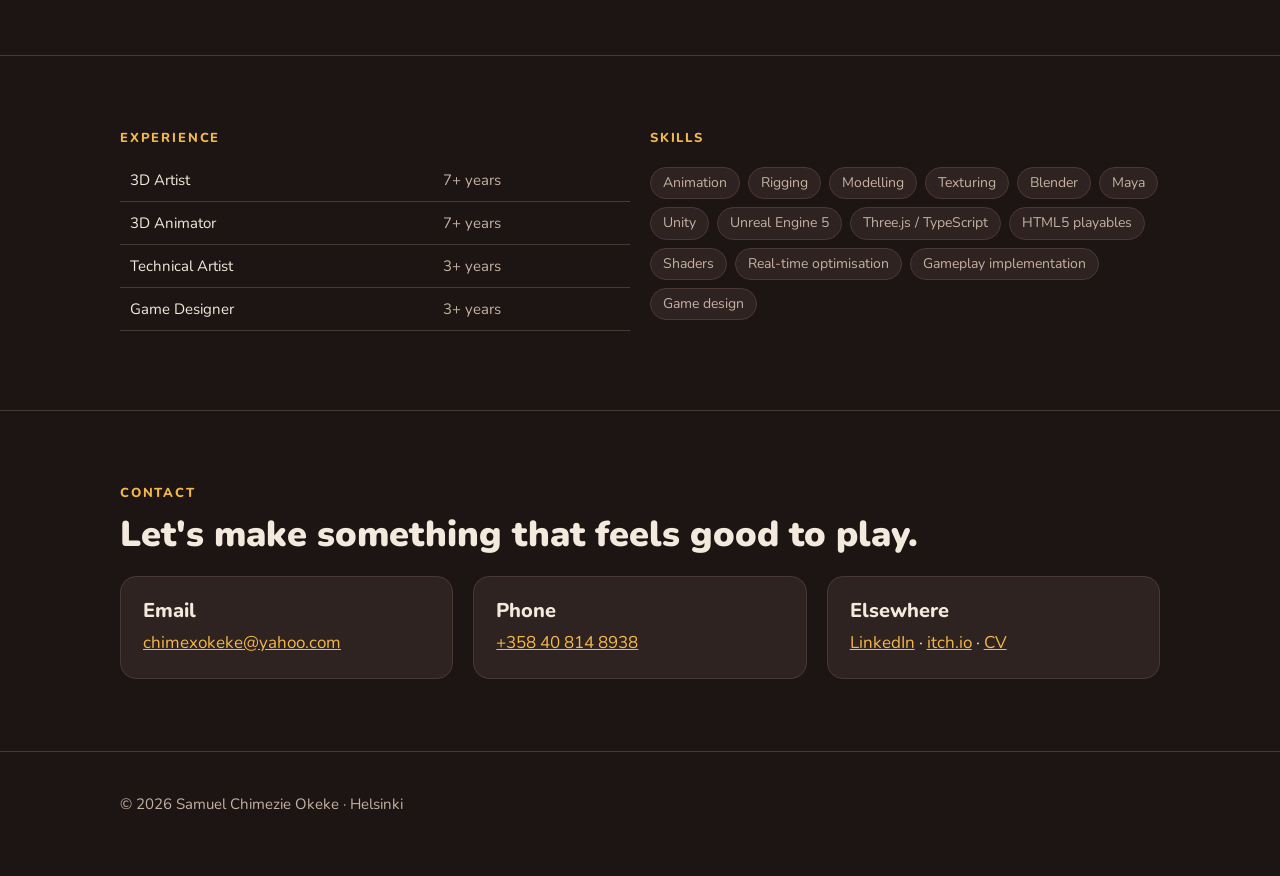
==== commit c9b6b4bf: "Gravedancer case study page with idle animation Co-Authored-By: Claude Opus 5.5 <noreply@anthropic.c" ====
--- a/index.html
+++ b/index.html
@@ -75,6 +75,13 @@
         <p>A one-control encounter in a winter forest at night: a fire fox comes close only if you stay still. Custom fox rig and animation, behaviour as a state machine, and shaders for shell fur, flames and aurora.</p>
         <span class="btn" style="margin-top:6px">Read the case study →</span>
       </a>
+      <a class="card proj" href="gravedancer/">
+        <div class="tile" style="background:#2b2b2f url(img/gravedancer/idle.webp) center 46% / cover"></div>
+        <h3>Gravedancer</h3>
+        <p class="muted" style="margin:0 0 .6em">Roblox R15 · Blender, Luau · solo, in development</p>
+        <p>A dual-sword fighter on Roblox's 15-part body: a full control rig that bakes down to R15, hand-keyed animation, a Blender-to-Studio bridge, and a Luau animation system with masks, markers and IK.</p>
+        <span class="btn" style="margin-top:6px">Read the case study →</span>
+      </a>
     </div>
 
     <div class="eyebrow" style="margin-top:56px">Game projects</div>
